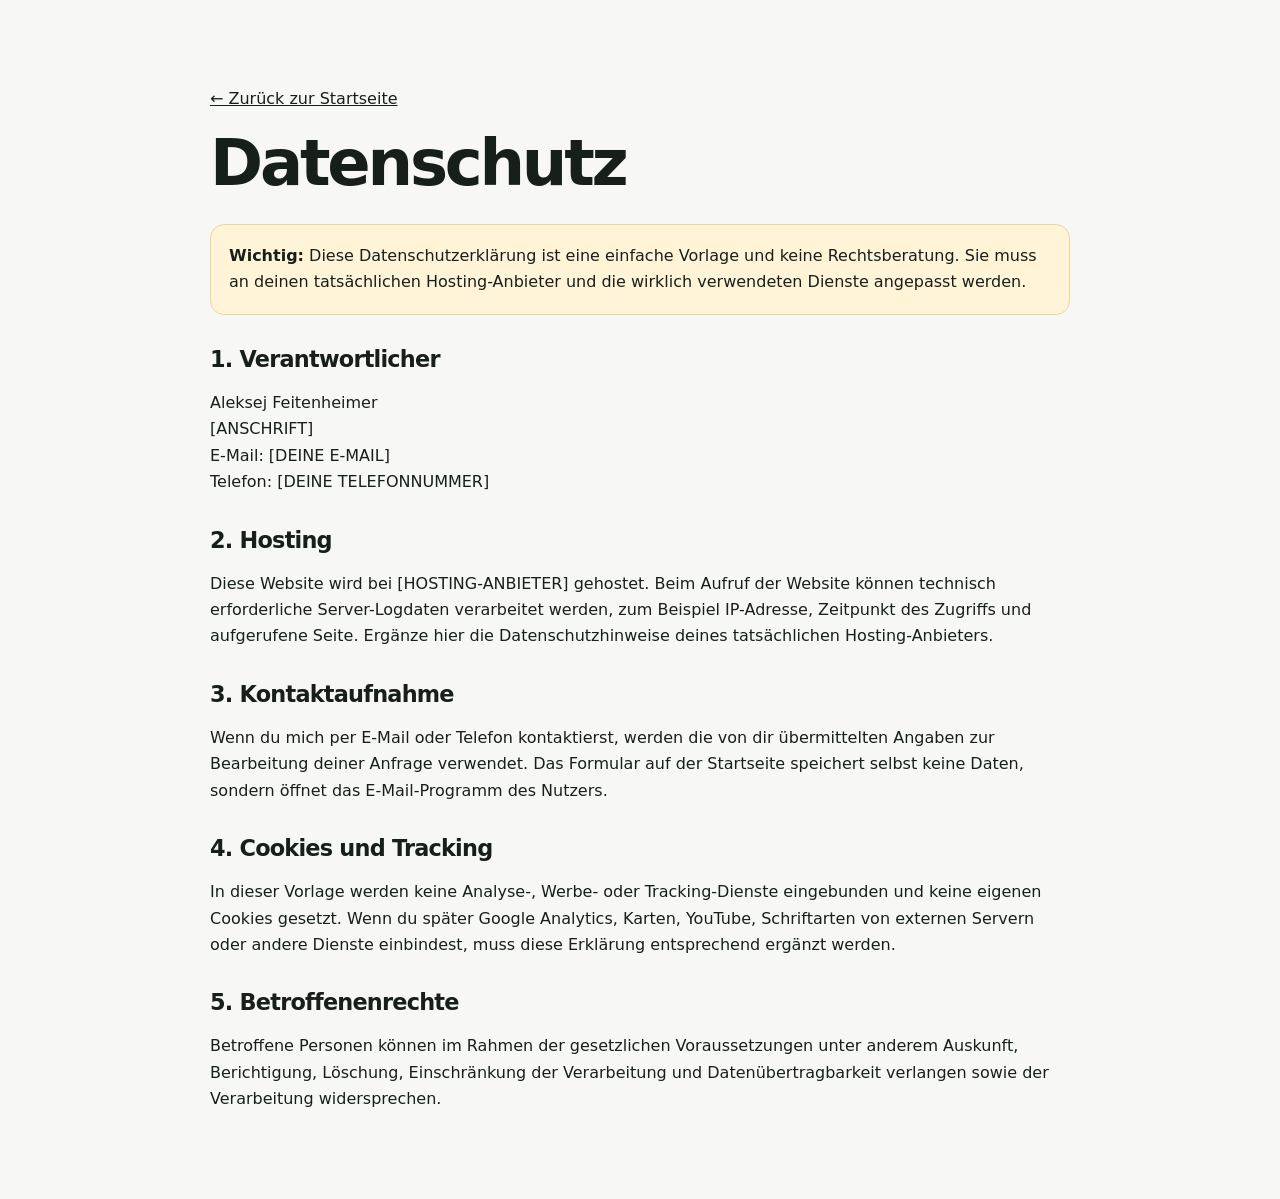
==== datenschutz.html @ 9e9a7f67 "Add files via upload" ====
<!doctype html>
<html lang="de">
<head>
  <meta charset="utf-8">
  <meta name="viewport" content="width=device-width,initial-scale=1">
  <title>Datenschutz | Hausmeisterservice [DEIN NAME]</title>
  <meta name="robots" content="noindex,follow">
  <link rel="stylesheet" href="style.css">
</head>
<body>
  <main class="container legal">
    <p><a href="index.html">← Zurück zur Startseite</a></p>
    <h1>Datenschutz</h1>

    <div class="notice">
      <strong>Wichtig:</strong> Diese Datenschutzerklärung ist eine einfache Vorlage und
      keine Rechtsberatung. Sie muss an deinen tatsächlichen Hosting-Anbieter und die
      wirklich verwendeten Dienste angepasst werden.
    </div>

    <h2>1. Verantwortlicher</h2>
    <p>
      Aleksej Feitenheimer<br>
      [ANSCHRIFT]<br>
      E-Mail: [DEINE E-MAIL]<br>
      Telefon: [DEINE TELEFONNUMMER]
    </p>

    <h2>2. Hosting</h2>
    <p>
      Diese Website wird bei [HOSTING-ANBIETER] gehostet. Beim Aufruf der Website
      können technisch erforderliche Server-Logdaten verarbeitet werden, zum Beispiel
      IP-Adresse, Zeitpunkt des Zugriffs und aufgerufene Seite. Ergänze hier die
      Datenschutzhinweise deines tatsächlichen Hosting-Anbieters.
    </p>

    <h2>3. Kontaktaufnahme</h2>
    <p>
      Wenn du mich per E-Mail oder Telefon kontaktierst, werden die von dir übermittelten
      Angaben zur Bearbeitung deiner Anfrage verwendet. Das Formular auf der Startseite
      speichert selbst keine Daten, sondern öffnet das E-Mail-Programm des Nutzers.
    </p>

    <h2>4. Cookies und Tracking</h2>
    <p>
      In dieser Vorlage werden keine Analyse-, Werbe- oder Tracking-Dienste eingebunden
      und keine eigenen Cookies gesetzt. Wenn du später Google Analytics, Karten,
      YouTube, Schriftarten von externen Servern oder andere Dienste einbindest,
      muss diese Erklärung entsprechend ergänzt werden.
    </p>

    <h2>5. Betroffenenrechte</h2>
    <p>
      Betroffene Personen können im Rahmen der gesetzlichen Voraussetzungen unter anderem
      Auskunft, Berichtigung, Löschung, Einschränkung der Verarbeitung und Datenübertragbarkeit
      verlangen sowie der Verarbeitung widersprechen.
    </p>
  </main>
</body>
</html>
---- style.css ----
:root{
  --bg:#f7f8f5;
  --surface:#ffffff;
  --text:#172018;
  --muted:#637064;
  --brand:#2f6f3e;
  --brand-dark:#214f2c;
  --accent:#e9f2e8;
  --line:#dfe6df;
  --shadow:0 18px 50px rgba(25,45,29,.09);
  --radius:20px;
}
*{box-sizing:border-box}
html{scroll-behavior:smooth}
body{
  margin:0;
  font-family:Inter,ui-sans-serif,system-ui,-apple-system,BlinkMacSystemFont,"Segoe UI",sans-serif;
  background:var(--bg);
  color:var(--text);
  line-height:1.65;
}
a{color:inherit}
.container{width:min(1120px,92%);margin:auto}
.site-header{
  position:sticky;top:0;z-index:50;
  background:rgba(247,248,245,.92);
  backdrop-filter:blur(14px);
  border-bottom:1px solid rgba(223,230,223,.8);
}
.nav-wrap{height:76px;display:flex;align-items:center;justify-content:space-between;gap:24px}
.brand{display:flex;align-items:center;gap:12px;text-decoration:none}
.brand-mark{
  display:grid;place-items:center;width:44px;height:44px;border-radius:14px;
  background:var(--brand);color:white;font-weight:800
}
.brand strong,.brand small{display:block;line-height:1.15}
.brand small{color:var(--muted);margin-top:4px}
.main-nav{display:flex;align-items:center;gap:24px}
.main-nav a{text-decoration:none;font-weight:650}
.nav-cta{background:var(--text);color:white;padding:10px 16px;border-radius:12px}
.menu-toggle{display:none;background:none;border:0;font-size:28px}
.hero{padding:84px 0 72px}
.hero-grid{display:grid;grid-template-columns:1.15fr .85fr;gap:56px;align-items:center}
.eyebrow,.section-kicker{
  color:var(--brand);font-weight:800;text-transform:uppercase;letter-spacing:.12em;font-size:.78rem
}
h1,h2,h3{line-height:1.12;margin-top:0}
h1{font-size:clamp(2.5rem,5.8vw,5.1rem);letter-spacing:-.05em;margin-bottom:24px}
h1 span{color:var(--brand)}
h2{font-size:clamp(2rem,4vw,3.35rem);letter-spacing:-.035em;margin-bottom:18px}
h3{font-size:1.25rem;margin-bottom:10px}
.lead{font-size:1.2rem;color:var(--muted);max-width:700px}
.hero-actions{display:flex;gap:12px;flex-wrap:wrap;margin:30px 0}
.btn{
  display:inline-flex;justify-content:center;align-items:center;
  padding:14px 20px;border-radius:14px;text-decoration:none;font-weight:800;border:1px solid transparent;
  cursor:pointer;font:inherit
}
.btn-primary{background:var(--brand);color:white}
.btn-primary:hover{background:var(--brand-dark)}
.btn-secondary{background:white;border-color:var(--line)}
.full{width:100%}
.trust-list{display:flex;gap:18px;flex-wrap:wrap;padding:0;margin:0;list-style:none;color:var(--muted);font-weight:650}
.hero-card,.card,.highlight-box,.contact-form{
  background:var(--surface);border:1px solid var(--line);border-radius:var(--radius);box-shadow:var(--shadow)
}
.hero-card{padding:16px;transform:rotate(1.3deg)}
.photo-placeholder{
  min-height:360px;border-radius:15px;
  background:linear-gradient(135deg,#dfeadf,#eef3eb);
  display:grid;place-items:center;text-align:center;color:var(--muted);font-weight:750;padding:30px
}
.quick-info{padding:20px 10px 8px}
.quick-info strong,.quick-info span{display:block}
.quick-info span{color:var(--muted);margin-top:4px}
.section{padding:90px 0}
.alt{background:#edf2ec}
.section-intro{max-width:760px;color:var(--muted);font-size:1.08rem;margin-bottom:36px}
.cards{display:grid;grid-template-columns:repeat(3,1fr);gap:18px}
.card{padding:26px}
.card p{color:var(--muted);margin-bottom:0}
.icon{font-size:1.8rem;margin-bottom:18px}
.split{display:grid;grid-template-columns:1.2fr .8fr;gap:42px;align-items:center}
.highlight-box{padding:30px}
.highlight-box ul{margin:14px 0 0;padding-left:20px}
.area-box{display:flex;gap:12px;flex-wrap:wrap}
.area-box span{background:white;border:1px solid var(--line);padding:10px 15px;border-radius:999px;font-weight:750}
.fineprint{color:var(--muted);font-size:.92rem}
.contact-section{background:#172018;color:white}
.light{color:#9fd1aa}
.contact-grid{display:grid;grid-template-columns:.9fr 1.1fr;gap:48px;align-items:start}
.contact-links{display:grid;gap:10px;margin-top:26px}
.contact-links a{text-decoration:none;font-weight:800}
.contact-form{color:var(--text);padding:26px}
.contact-form label{display:block;font-weight:750;margin-bottom:16px}
.contact-form input,.contact-form textarea{
  width:100%;margin-top:7px;padding:13px 14px;border:1px solid var(--line);border-radius:12px;
  font:inherit;background:#fbfcfa
}
.contact-form small{display:block;color:var(--muted);margin-top:12px}
footer{background:#101611;color:#d7ded8;padding:36px 0 22px}
.footer-grid{display:flex;justify-content:space-between;gap:24px;align-items:flex-start}
.footer-grid p{color:#98a59b;margin:.3rem 0 0}
.footer-links{display:flex;gap:18px}
.footer-links a{text-decoration:none}
.copyright{border-top:1px solid #29322b;margin-top:24px;padding-top:18px;color:#879289;font-size:.9rem}

.legal{padding:70px 0;max-width:860px}
.legal h1{font-size:clamp(2.2rem,5vw,4rem)}
.legal h2{font-size:1.4rem;margin-top:32px}
.notice{padding:18px;border-radius:14px;background:#fff4d8;border:1px solid #ecd598;margin-bottom:30px}

@media (max-width:820px){
  .hero-grid,.split,.contact-grid{grid-template-columns:1fr}
  .cards{grid-template-columns:1fr 1fr}
  .main-nav{
    position:absolute;left:4%;right:4%;top:70px;background:white;border:1px solid var(--line);
    border-radius:16px;padding:16px;box-shadow:var(--shadow);display:none;flex-direction:column;align-items:stretch
  }
  .main-nav.open{display:flex}
  .menu-toggle{display:block}
  .hero{padding-top:56px}
  .hero-card{transform:none}
}
@media (max-width:540px){
  .cards{grid-template-columns:1fr}
  .trust-list{display:grid;gap:7px}
  .footer-grid{display:grid}
}
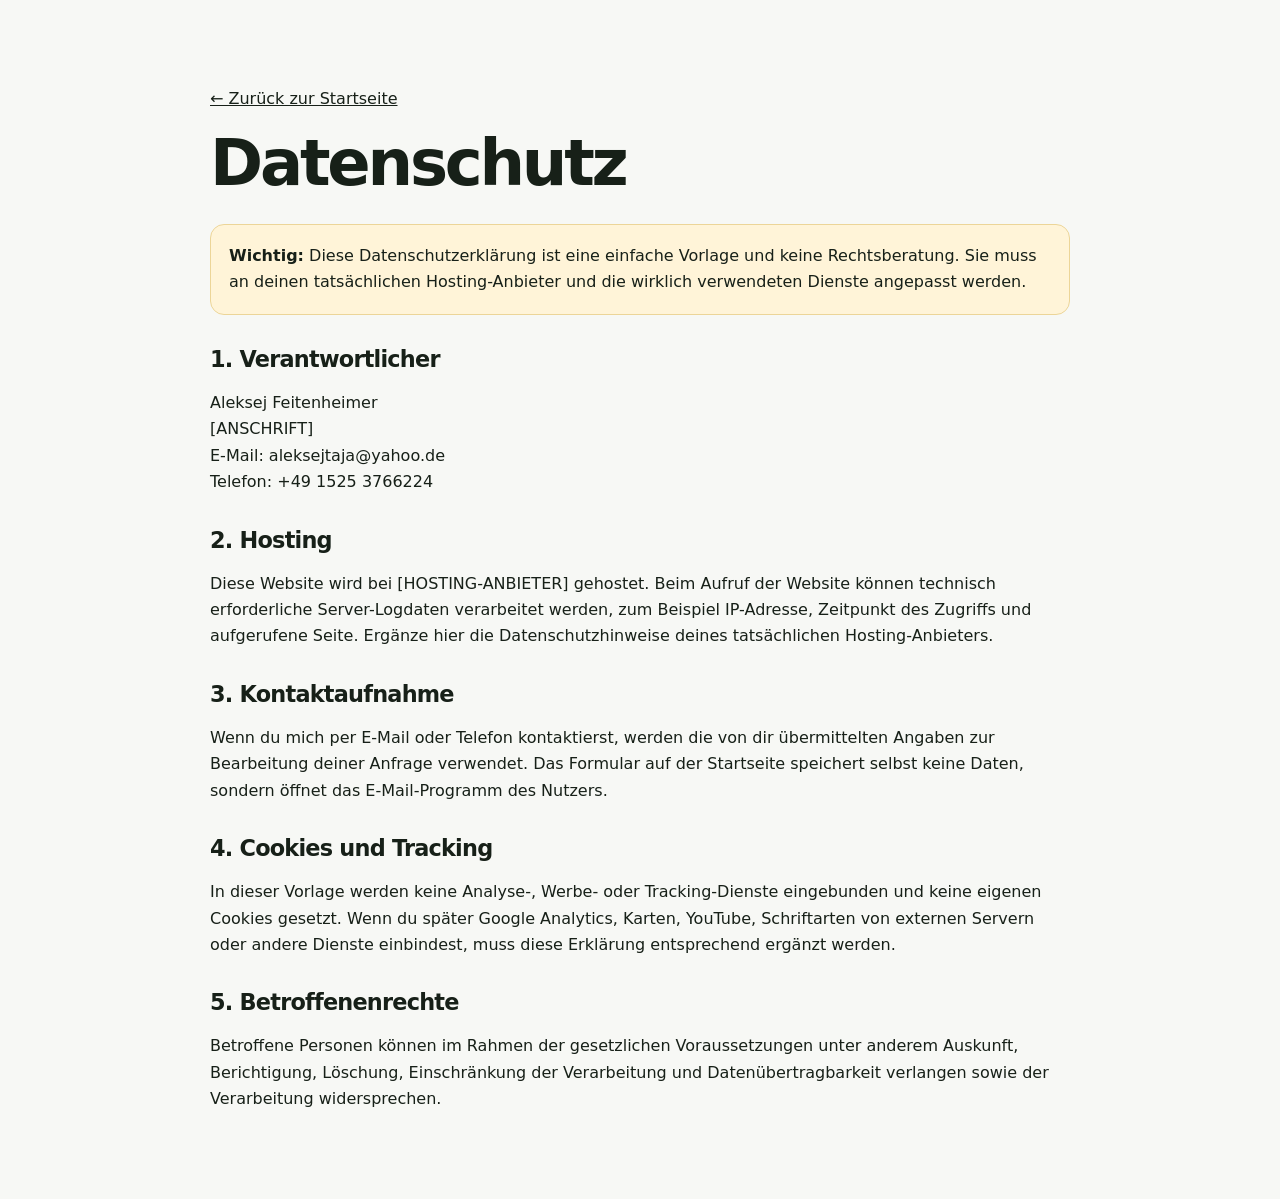
==== commit 2258447d: "Update datenschutz.html" ====
--- a/datenschutz.html
+++ b/datenschutz.html
@@ -3,7 +3,7 @@
 <head>
   <meta charset="utf-8">
   <meta name="viewport" content="width=device-width,initial-scale=1">
-  <title>Datenschutz | Hausmeisterservice [DEIN NAME]</title>
+  <title>Datenschutz | Hausmeisterservice Aleksej Feitenheimer</title>
   <meta name="robots" content="noindex,follow">
   <link rel="stylesheet" href="style.css">
 </head>
@@ -22,8 +22,8 @@
     <p>
       Aleksej Feitenheimer<br>
       [ANSCHRIFT]<br>
-      E-Mail: [DEINE E-MAIL]<br>
-      Telefon: [DEINE TELEFONNUMMER]
+      E-Mail: aleksejtaja@yahoo.de<br>
+      Telefon: +49 1525 3766224
     </p>
 
     <h2>2. Hosting</h2>
